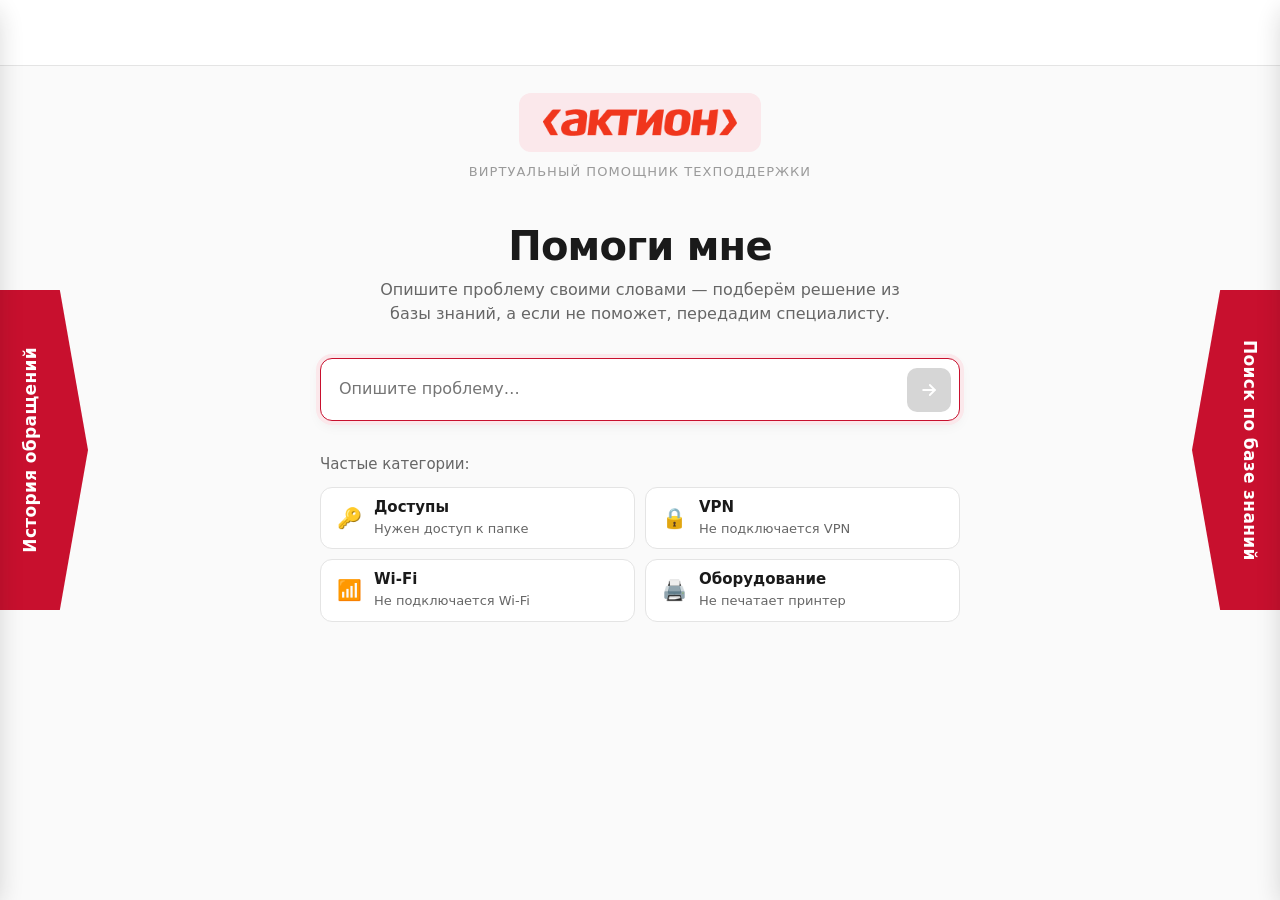
==== static/index.html @ 172e3a76 "Небольшие правки во фронт 2" ====
<!doctype html>
<html lang="ru">
<head>
  <meta charset="utf-8">
  <meta name="viewport" content="width=device-width, initial-scale=1, viewport-fit=cover">
  <title>Помоги мне — техподдержка</title>
  <!-- Никаких CDN: только локальные файлы -->
  <!-- Пути АБСОЛЮТНЫЕ. Страница отдаётся по адресу «/», поэтому относительный
       "app.js" браузер запросил бы как /app.js и получил бы 404 — чат не
       загрузился бы вовсе. Версия обязательна: без неё браузер отдаёт старый
       файл из кэша, и это выглядит как «всё сломалось». -->
  <link rel="stylesheet" href="/static/style.css?v=10">
  <!-- Не type="module": модули не грузятся при открытии через file:// -->
  <script src="/static/app.js?v=10" defer></script>
</head>
<body>
  <div class="app" data-screen="home">
    <!-- page-shell — обёртка над всем «обычным» содержимым сайта. При
         открытии краевой панели именно её, а не .app, сдвигаем в сторону
         (F2 из последней правки): подложка/вкладки/панели лежат СНАРУЖИ
         этой обёртки, поэтому transform на ней их не задевает — они всё
         так же position:fixed относительно окна, а не .page-shell. -->
    <div class="page-shell" id="page-shell">

    <!-- Шапка: название; слева в диалоге появляется кнопка «на главную»,
         справа — «Специалист» (F4). «История обращений» и «Поиск по базе
         знаний» — теперь отдельные краевые вкладки внизу файла, не в шапке. -->
    <header class="header">
      <div class="header-inner">
        <button id="back-btn" class="back-btn" type="button" hidden>
          <svg viewBox="0 0 24 24" width="20" height="20" fill="none" stroke="currentColor" stroke-width="2.2" stroke-linecap="round" stroke-linejoin="round" aria-hidden="true">
            <path d="m15 18-6-6 6-6"/>
          </svg>
          <span>На главную</span>
        </button>
        <div class="header-brand">
          <h1 class="header-title">Помоги мне</h1>
          <p class="header-subtitle">Виртуальный помощник техподдержки</p>
        </div>
        <!-- Номер обращения появляется здесь в момент создания обращения.
             В чате его больше нет: там он дублировался и тянул за собой
             второй блок оценки. -->
        <span id="header-ticket" class="header-ticket" hidden></span>
        <div class="header-actions">
          <!-- F4: видна всегда, пока обращение не закрыто -->
          <button id="specialist-btn" class="header-btn" type="button" hidden>
            <span aria-hidden="true">🧑‍💼</span>
            <span class="header-btn-label">Специалист</span>
          </button>
        </div>
      </div>
    </header>

    <!-- Полоса восстановления: показывается, если в браузере осталось
         незавершённое обращение. Скрыта, пока app.js её не покажет. -->
    <div id="resume" class="resume" hidden>
      <p class="resume-text">У вас есть незавершённое обращение</p>
      <div class="resume-actions">
        <button id="resume-continue" class="btn btn--primary" type="button">Продолжить</button>
        <button id="resume-new" class="btn btn--ghost" type="button">Начать новое</button>
      </div>
    </div>

    <!-- Прокручиваемая область: главный экран или лента диалога — один
         из двух за раз, переключает app.js. -->
    <main id="chat" class="chat">

      <!-- Главный экран: логотип, приветствие, поле ввода, каталог категорий -->
      <section id="empty" class="empty">
        <div class="empty-inner">
          <!-- Плашка с логотипом компании — собрана из трёх файлов
               (static/img/logo-left.png / logo-mid.png / logo-right.png),
               порезанных из оригинального aktion-logo.png ровно по шву
               между «уголками» и словом: так уголки можно анимировать
               отдельно от текста, не накладывая поверх лишних символов.
               В покое все три стоят вплотную и выглядят одним логотипом. -->
          <div class="hero-logo" role="img" aria-label="Актион">
            <img class="logo-piece logo-piece--left" src="/static/img/logo-left.png" alt="" aria-hidden="true">
            <img class="logo-piece logo-piece--mid" src="/static/img/logo-mid.png" alt="" aria-hidden="true">
            <img class="logo-piece logo-piece--right" src="/static/img/logo-right.png" alt="" aria-hidden="true">
          </div>
          <!-- Вариант «имя продукта в герое»: на главном экране название стоит
               один раз и крупно, под логотипом. В шапке на главной оно скрыто
               (см. .app[data-screen="home"] .header-brand), а в диалоге
               возвращается. Раньше на экране соседствовали четыре текста:
               заголовок и подзаголовок в шапке плюс приветствие и пояснение
               в герое — глазу не за что зацепиться. -->
          <p class="empty-kicker">Виртуальный помощник техподдержки</p>
          <h1 class="empty-title">Помоги мне</h1>
          <p class="empty-text">Опишите проблему своими словами — подберём решение
            из базы знаний, а если не поможет, передадим специалисту.</p>

          <!-- Сюда встаёт поле ввода на главном экране. В диалоге app.js переносит его вниз, в #dock -->
          <div id="hero-slot" class="hero-slot">
            <div id="composer" class="composer">
              <div class="composer-box">
                <label for="input" class="visually-hidden">Опишите проблему</label>
                <textarea id="input" rows="1" placeholder="Опишите проблему…" autocomplete="off"></textarea>
                <span id="counter" class="counter" hidden aria-live="polite"></span>
                <button id="send-btn" class="send-btn" type="button" aria-label="Отправить" disabled>
                  <svg viewBox="0 0 24 24" width="20" height="20" fill="none" stroke="currentColor" stroke-width="2.2" stroke-linecap="round" stroke-linejoin="round" aria-hidden="true">
                    <path d="M5 12h14"/><path d="m13 6 6 6-6 6"/>
                  </svg>
                </button>
              </div>
            </div>
          </div>

          <!-- F1: категории каталога услуг, прямоугольные плитки в 2 колонки —
               иконка, название и пример вопроса. Клик подставляет пример
               в поле ввода, не отправляет сразу. -->
          <p class="catalog-title">Частые категории:</p>
          <div class="catalog">
            <button type="button" class="catalog-tile" data-fill="Нужен доступ к сетевой папке отдела">
              <span class="catalog-icon" aria-hidden="true">🔑</span>
              <span class="catalog-text">
                <span class="catalog-name">Доступы</span>
                <span class="catalog-example">Нужен доступ к папке</span>
              </span>
            </button>
            <button type="button" class="catalog-tile" data-fill="Не подключается корпоративный VPN">
              <span class="catalog-icon" aria-hidden="true">🔒</span>
              <span class="catalog-text">
                <span class="catalog-name">VPN</span>
                <span class="catalog-example">Не подключается VPN</span>
              </span>
            </button>
            <button type="button" class="catalog-tile" data-fill="Не подключается к корпоративному Wi-Fi">
              <span class="catalog-icon" aria-hidden="true">📶</span>
              <span class="catalog-text">
                <span class="catalog-name">Wi-Fi</span>
                <span class="catalog-example">Не подключается Wi-Fi</span>
              </span>
            </button>
            <button type="button" class="catalog-tile" data-fill="Не печатает принтер">
              <span class="catalog-icon" aria-hidden="true">🖨️</span>
              <span class="catalog-text">
                <span class="catalog-name">Оборудование</span>
                <span class="catalog-example">Не печатает принтер</span>
              </span>
            </button>
          </div>
        </div>
      </section>

      <!-- Лента сообщений -->
      <div id="feed" class="feed" role="log" aria-live="polite" aria-label="Диалог с помощником" hidden></div>
    </main>

    <!-- Нижняя панель: сюда переезжает поле ввода, когда начался диалог -->
    <footer id="dock" class="dock" hidden></footer>

    </div>

    <!-- Краевые вкладки: «История обращений» слева, «Поиск по базе знаний»
         справа. Видны всегда (и на главной, и в диалоге). Клик выдвигает
         панель с той же стороны, прячет обе вкладки и сдвигает page-shell
         в сторону — так фон не перекрывается криво, а просто отъезжает.
         Вернуться к работе с остальным сайтом можно только закрыв панель
         крестиком сбоку. -->
    <button class="edge-tab edge-tab--left" id="edge-tab-history" type="button">
      <span class="edge-tab-label">История обращений</span>
    </button>
    <button class="edge-tab edge-tab--right" id="edge-tab-search" type="button">
      <span class="edge-tab-label">Поиск по базе знаний</span>
    </button>

    <!-- Клик по подложке закрывает панель. -->
    <div class="edge-backdrop" id="edge-backdrop" aria-hidden="true"></div>

    <aside class="edge-panel edge-panel--left" id="panel-history" aria-label="История обращений" tabindex="-1">
      <button class="edge-panel-close" id="panel-history-close" type="button" aria-label="Закрыть">×</button>
      <h3 class="edge-panel-title">История обращений</h3>
      <div id="panel-history-body"></div>
    </aside>

    <aside class="edge-panel edge-panel--right" id="panel-search" aria-label="Поиск по базе знаний" tabindex="-1">
      <button class="edge-panel-close" id="panel-search-close" type="button" aria-label="Закрыть">×</button>
      <h3 class="edge-panel-title">Поиск по базе знаний</h3>
      <label for="kb-search-input" class="visually-hidden">Поиск по базе знаний</label>
      <div class="kb-search-box">
        <span class="kb-search-icon" aria-hidden="true">🔎</span>
        <input id="kb-search-input" type="text" placeholder="Поиск по базе знаний…" autocomplete="off">
      </div>
      <ul id="kb-search-results" class="kb-search-results" hidden></ul>
    </aside>

  </div>
</body>
</html>
---- static/style.css ----
/* ==========================================================================
   «Помоги мне» — стили страницы чата
   Всё локально: системный шрифт, эмодзи и инлайновый SVG вместо иконок.
   ========================================================================== */

:root {
  --accent: #C8102E;
  --accent-hover: #A50D26;
  --accent-soft: #FBE8EB;
  --text: #1A1A1A;
  --text-muted: #666666;
  --bg: #FAFAFA;
  --card: #FFFFFF;
  --border: #E4E4E4;
  --ok: #1B7A4B;
  --ok-soft: #E5F3EB;
  --warn: #8A5A00;
  --warn-soft: #FFF3D1;
  --info: #1F6FEB;
  --info-soft: #E7F0FF;
  --radius-sm: 8px;
  --radius: 12px;
  --shadow: 0 1px 2px rgba(26, 26, 26, 0.05), 0 4px 14px rgba(26, 26, 26, 0.06);
  --dur: 180ms;
  --font: system-ui, -apple-system, "Segoe UI", Roboto, sans-serif;
  --content-w: 760px;
}

/* Проектор: крупнее шрифт и шире колонка — жюри смотрит издалека */
@media (min-width: 1440px) {
  html { font-size: 18px; }
  :root { --content-w: 900px; }
}

/* ---------- База ---------- */

*, *::before, *::after { box-sizing: border-box; }

[hidden] { display: none !important; }

html, body { height: 100%; margin: 0; }

body {
  font-family: var(--font);
  font-size: 1rem;
  line-height: 1.5;
  color: var(--text);
  background: var(--bg);
  -webkit-font-smoothing: antialiased;
  -webkit-text-size-adjust: 100%;
}

button { font: inherit; color: inherit; }

:focus-visible {
  outline: 3px solid var(--accent);
  outline-offset: 2px;
}

.visually-hidden {
  position: absolute !important;
  width: 1px; height: 1px;
  margin: -1px; padding: 0;
  overflow: hidden;
  clip: rect(0 0 0 0);
  white-space: nowrap;
  border: 0;
}

/* ---------- Каркас ---------- */

.app {
  height: 100vh;
  height: 100dvh;
}

/* Обёртка над «обычным» содержимым сайта — именно её двигаем в сторону,
   когда открыта краевая панель (см. .edge-tab ниже), а не .app целиком:
   подложка/вкладки/панели лежат вне page-shell, поэтому transform на ней
   их не задевает и они остаются на месте относительно окна. */
.page-shell {
  display: flex;
  flex-direction: column;
  height: 100%;
  transition: transform 0.32s ease;
}
.page-shell.is-shifted-right { transform: translateX(11.25rem); }
.page-shell.is-shifted-left { transform: translateX(-11.25rem); }

/* ---------- Шапка ---------- */

.header {
  flex: none;
  padding: 0.75rem 1.25rem;
  background: var(--card);
  border-bottom: 1px solid var(--border);
}

/* Внутренний контейнер той же ширины, что и лента: на широких экранах
   шапка выравнивается с остальным содержимым, а не прилипает к краю. */
.header-inner {
  width: 100%;
  max-width: var(--content-w);
  margin: 0 auto;
  display: flex;
  align-items: center;
  gap: 0.75rem;
}

.header-brand { min-width: 0; flex: 1; }

.header-title {
  margin: 0;
  font-size: 1.0625rem;
  font-weight: 700;
  line-height: 1.25;
}

.header-subtitle {
  margin: 0;
  font-size: 0.8125rem;
  color: var(--text-muted);
  white-space: nowrap;
  overflow: hidden;
  text-overflow: ellipsis;
}

/* «На главную» / «Назад», «Специалист», «Мои обращения» — одинаковый вид пилюли */
.back-btn,
.header-btn {
  flex: none;
  display: inline-flex;
  align-items: center;
  gap: 0.25rem;
  min-height: 2.5rem;
  padding: 0.375rem 0.875rem 0.375rem 0.5rem;
  border: 1px solid var(--border);
  border-radius: 999px;
  background: var(--card);
  font-size: 0.9375rem;
  font-weight: 500;
  cursor: pointer;
  transition: border-color var(--dur), color var(--dur);
}

.back-btn:hover,
.header-btn:hover {
  border-color: var(--accent);
  color: var(--accent);
}

.header-actions {
  display: flex;
  align-items: center;
  gap: 0.5rem;
  margin-left: auto;
  flex: none;
}

/* ---------- Полоса «незавершённое обращение» ---------- */

.resume {
  flex: none;
  display: flex;
  align-items: center;
  justify-content: center;
  flex-wrap: wrap;
  gap: 0.75rem;
  padding: 0.75rem 1.25rem;
  background: var(--accent-soft);
  border-bottom: 1px solid var(--border);
}

.resume-text {
  margin: 0;
  font-size: 0.9375rem;
  font-weight: 500;
}

.resume-actions {
  display: flex;
  gap: 0.5rem;
}

/* ---------- Прокручиваемая область ---------- */

.chat {
  position: relative; /* скрытые подписи для скринридера не выпадают за ленту и не удлиняют страницу */
  flex: 1;
  min-height: 0;
  overflow-y: auto;
  overscroll-behavior: contain;
  display: flex;
  flex-direction: column;
}

.feed {
  width: 100%;
  max-width: var(--content-w);
  margin: 0 auto;
  padding: 1.5rem 1.25rem 1.25rem;
  display: flex;
  flex-direction: column;
  gap: 1rem;
}

.feed:empty { padding: 0; }

/* ---------- Главный экран ---------- */

/* Экран центрируется по вертикали, чуть выше середины; на низких экранах
   просто скроллится — размер надписи и плиток важнее, чем помещение
   в один экран без прокрутки. */
.empty {
  flex: 1 0 auto;
  display: flex;
  /* Содержимое прижато к верхней части, а не отцентровано по высоте.
     При центрировании логотип, заголовок, поле ввода и плитки собирались
     в плотный ком посередине экрана — смотреть тяжело. Теперь логотип
     стоит вверху отдельно, а остальное начинается ниже. */
  align-items: flex-start;
  justify-content: center;
  padding: 3vh 1.25rem 8vh;
}

.empty-inner {
  width: 100%;
  max-width: 40rem;
  text-align: center;
}

/* Плашка логотипа: прямоугольник, ширина по логотипу. Собран из трёх
   кусков (см. index.html) — display:flex ставит их вплотную, поэтому
   в покое выглядит одним цельным логотипом. */
.hero-logo {
  display: flex;
  align-items: center;
  justify-content: center;
  width: fit-content;
  /* Логотип и подпись под ним — одна группа: отступ между ними маленький.
     Расстояние до «Помоги мне» задаётся снизу от подписи, а не отсюда. */
  margin: 0 auto 0.65rem;
  padding: 1rem 1.5rem;
  border-radius: var(--radius);
  background: var(--accent-soft);
}

.logo-piece {
  display: block;
  height: 1.7rem;
  width: auto;
}

/* Раз в 10 секунд уголки логотипа уезжают за рамку плашки и гаснут,
   секунду их нет, и они снова просто появляются на своём месте —
   не «выезжают» обратно, а именно проявляются. Слово «актион»
   посередине не двигается вообще. */
.logo-piece--left,
.logo-piece--right {
  animation-duration: 10s;
  animation-timing-function: ease-in-out;
  animation-iteration-count: infinite;
}
.logo-piece--left { animation-name: chevron-left; }
.logo-piece--right { animation-name: chevron-right; }

@keyframes chevron-left {
  0%, 70%  { transform: translateX(0); opacity: 1; }
  78%      { transform: translateX(-70%); opacity: 0; }
  79%, 89% { transform: translateX(0); opacity: 0; }
  100%     { transform: translateX(0); opacity: 1; }
}
@keyframes chevron-right {
  0%, 70%  { transform: translateX(0); opacity: 1; }
  78%      { transform: translateX(70%); opacity: 0; }
  79%, 89% { transform: translateX(0); opacity: 0; }
  100%     { transform: translateX(0); opacity: 1; }
}

.empty-title {
  margin: 0 0 0.5rem;
  font-size: 1.75rem;
  font-weight: 700;
  line-height: 1.2;
}

.empty-text {
  margin: 0 auto 2rem;
  max-width: 34rem;
  color: var(--text-muted);
}

.hero-slot {
  margin-bottom: 2rem;
  text-align: left;
}

/* ---------- F1: каталог категорий ---------- */

.catalog-title {
  margin: 0 0 0.75rem;
  font-size: 0.9375rem;
  color: var(--text-muted);
  text-align: left;
}

/* Прямоугольные плитки в 2 колонки — иконка слева, название и пример
   вопроса стопкой справа. */
.catalog {
  display: grid;
  grid-template-columns: repeat(2, minmax(0, 1fr));
  gap: 0.625rem;
  margin-bottom: 1.5rem;
}

.catalog-tile {
  display: flex;
  align-items: center;
  gap: 0.75rem;
  min-height: 3.5rem;
  padding: 0.625rem 1rem;
  text-align: left;
  background: var(--card);
  border: 1px solid var(--border);
  border-radius: var(--radius);
  cursor: pointer;
  transition: border-color var(--dur), background-color var(--dur);
}

.catalog-tile:hover {
  border-color: var(--accent);
  background: var(--accent-soft);
}

.catalog-icon {
  flex: none;
  font-size: 1.25rem;
  line-height: 1;
}

.catalog-text {
  display: flex;
  flex-direction: column;
  gap: 0.125rem;
  min-width: 0;
}

.catalog-name {
  font-weight: 600;
  font-size: 0.9375rem;
  line-height: 1.25;
}

.catalog-example {
  font-size: 0.8125rem;
  color: var(--text-muted);
  overflow: hidden;
  text-overflow: ellipsis;
  white-space: nowrap;
}

/* ---------- Поиск по базе знаний (внутри правой краевой панели) ---------- */
/* Компактная строка, а не второй большой composer: это второстепенная
   функция, ей не нужен тот же визуальный вес, что у главного поля ввода.
   Счётчик инструкций — в placeholder (см. app.js), отдельной строки под
   полем нет. */

.kb-search-box {
  display: flex;
  align-items: center;
  gap: 0.5rem;
  padding: 0.375rem 0.75rem;
  background: var(--card);
  border: 1.5px solid var(--border);
  border-radius: var(--radius);
  transition: border-color var(--dur);
}

.kb-search-box:focus-within { border-color: var(--accent); }

.kb-search-icon { flex: none; font-size: 0.9375rem; }

.kb-search-box input {
  flex: 1;
  min-width: 0;
  border: 0;
  background: transparent;
  color: inherit;
  font: inherit;
  font-size: 0.875rem;
  padding: 0.25rem 0;
}

.kb-search-box input:focus,
.kb-search-box input:focus-visible { outline: none; }

.kb-search-results {
  list-style: none;
  margin: 0.5rem 0 0;
  padding: 0;
  display: flex;
  flex-direction: column;
  gap: 0.375rem;
}

.kb-result {
  width: 100%;
  text-align: left;
  padding: 0.5rem 0.75rem;
  background: var(--card);
  border: 1px solid var(--border);
  border-radius: var(--radius-sm);
  cursor: pointer;
  transition: border-color var(--dur), background-color var(--dur);
}

.kb-result:hover {
  border-color: var(--accent);
  background: var(--accent-soft);
}

/* ---------- Поле ввода ---------- */

.composer {
  width: 100%;
  max-width: var(--content-w);
  margin: 0 auto;
}

.composer-box {
  display: flex;
  align-items: flex-end;
  gap: 0.5rem;
  padding: 0.375rem 0.375rem 0.375rem 1rem;
  background: var(--bg);
  border: 1.5px solid var(--border);
  border-radius: var(--radius);
  transition: border-color var(--dur), box-shadow var(--dur);
}

.composer-box:focus-within { border-color: var(--accent); }

/* На главном экране поле крупнее и приподнято над фоном */
.hero-slot .composer-box {
  padding: 0.5rem 0.5rem 0.5rem 1.125rem;
  background: var(--card);
  box-shadow: var(--shadow);
}

.hero-slot .composer-box:focus-within {
  box-shadow: 0 0 0 4px var(--accent-soft), var(--shadow);
}

.composer textarea {
  flex: 1;
  min-width: 0;
  max-height: 10rem;
  padding: 0.55rem 0;
  border: 0;
  background: transparent;
  color: inherit;
  font: inherit;
  line-height: 1.5;
  resize: none;
}

.hero-slot .composer textarea { padding: 0.65rem 0; }

/* Фокус поля показывает рамка контейнера */
.composer textarea:focus,
.composer textarea:focus-visible { outline: none; }

.counter {
  align-self: center;
  font-size: 0.8125rem;
  color: var(--text-muted);
  font-variant-numeric: tabular-nums;
  white-space: nowrap;
}

.counter.is-limit {
  color: var(--accent);
  font-weight: 600;
}

.send-btn {
  flex: none;
  display: grid;
  place-items: center;
  width: 2.75rem;
  height: 2.75rem;
  border: 0;
  border-radius: 10px;
  background: var(--accent);
  color: #fff;
  cursor: pointer;
  transition: background-color var(--dur);
}

.send-btn:hover:not(:disabled) { background: var(--accent-hover); }

.send-btn:disabled {
  background: #D6D6D6;
  cursor: not-allowed;
}

/* Нижняя панель в режиме диалога */
.dock {
  flex: none;
  padding: 0.75rem 1.25rem calc(0.75rem + env(safe-area-inset-bottom));
  background: var(--card);
  border-top: 1px solid var(--border);
}

/* ---------- Сообщения ---------- */

.msg {
  display: flex;
  gap: 0.625rem;
  animation: msg-in var(--dur) ease-out;
}

.msg--user { justify-content: flex-end; }
.msg--bot  { align-items: flex-start; }

@keyframes msg-in {
  from { opacity: 0; transform: translateY(4px); }
  to   { opacity: 1; transform: none; }
}

.avatar {
  flex: none;
  display: grid;
  place-items: center;
  width: 2rem;
  height: 2rem;
  margin-top: 0.125rem;
  border-radius: 50%;
  background: var(--accent);
  color: #FFFFFF;
}

/* Буква вместо иконки. Центрируется средствами SVG, поэтому здесь
   только размер: кружок 2rem, буква заполняет его целиком. */
.avatar svg {
  display: block;
  width: 100%;
  height: 100%;
  font-family: var(--font);
}

/* Реплика живого специалиста: другой цвет аватара и полоса у сообщения */
.msg--operator .avatar { background: #1F6FEB; color: #FFFFFF; }
.msg--operator .bubble { border-left: 3px solid #1F6FEB; }

.operator-label {
  margin: 0 0 0.25rem;
  font-size: 0.75rem;
  font-weight: 600;
  color: #1F6FEB;
  text-transform: uppercase;
  letter-spacing: 0.04em;
}

.msg-body {
  flex: 0 1 auto;
  display: flex;
  flex-direction: column;
  align-items: flex-start;
  gap: 0.5rem;
  min-width: 0;
  max-width: min(calc(100% - 2.625rem), 42rem);
}

/* Для пошагового гида карточке нужна вся ширина колонки */
.msg-body--wide {
  flex: 1 1 auto;
  align-items: stretch;
}
.msg-body--wide > .bubble { align-self: flex-start; }

.bubble {
  max-width: 100%;
  padding: 0.75rem 1rem;
  border-radius: var(--radius);
}

.msg--bot .bubble {
  background: var(--card);
  box-shadow: var(--shadow);
  border-top-left-radius: 4px;
}

.msg--user .bubble {
  max-width: min(80%, 36rem);
  background: var(--accent);
  color: #fff;
  border-bottom-right-radius: 4px;
}

.bubble-text {
  margin: 0;
  white-space: pre-wrap;
  overflow-wrap: anywhere;
}

.msg--bot .bubble--error {
  display: flex;
  gap: 0.5rem;
  background: #FFF6F7;
  border: 1px solid #F1C9CF;
  box-shadow: none;
}

.bubble-icon { flex: none; }

.msg-actions {
  display: flex;
  flex-wrap: wrap;
  gap: 0.5rem;
}

/* ---------- F3: строка категории/уверенности ---------- */

.classify-line {
  margin: 0;
  display: flex;
  align-items: center;
  flex-wrap: wrap;
  gap: 0.375rem;
  font-size: 0.875rem;
  color: var(--text-muted);
}

.classify-hint {
  display: inline-grid;
  place-items: center;
  flex: none;
  width: 1.125rem;
  height: 1.125rem;
  border: 1px solid var(--border);
  border-radius: 50%;
  font-size: 0.6875rem;
  font-weight: 700;
  color: var(--text-muted);
  cursor: help;
}

.classify-hint:hover,
.classify-hint:focus-visible {
  border-color: var(--accent);
  color: var(--accent);
}

/* ---------- F3: карточка обращения ---------- */

.ticket-card {
  display: flex;
  flex-direction: column;
  gap: 0.625rem;
  padding: 0.875rem 1rem;
  background: var(--card);
  border: 1px solid var(--border);
  border-radius: var(--radius);
}

.ticket-card-head {
  display: flex;
  align-items: center;
  justify-content: space-between;
  flex-wrap: wrap;
  gap: 0.5rem;
}

.ticket-card-no { font-weight: 700; }

.ticket-card-category {
  padding: 0.15rem 0.5rem;
  border-radius: 999px;
  background: var(--accent-soft);
  color: var(--accent);
  font-size: 0.8125rem;
  font-weight: 600;
}

.ticket-card-summary { margin: 0; }

.ticket-card-block {
  display: flex;
  flex-direction: column;
  gap: 0.25rem;
}

.ticket-card-block-title {
  margin: 0;
  font-size: 0.8125rem;
  font-weight: 600;
  color: var(--text-muted);
}

.ticket-card-list {
  margin: 0;
  padding-left: 1.125rem;
}

.ticket-card-footer {
  display: flex;
  justify-content: space-between;
  flex-wrap: wrap;
  gap: 0.5rem;
  font-size: 0.8125rem;
  color: var(--text-muted);
}

/* ---------- Индикатор «печатает» ---------- */

.msg--bot .typing {
  display: inline-flex;
  align-items: center;
  gap: 5px;
  padding: 0.9rem 1rem;
}

.typing-dot {
  width: 7px;
  height: 7px;
  border-radius: 50%;
  background: var(--text-muted);
  animation: typing 1.2s infinite ease-in-out;
}
.typing-dot:nth-of-type(2) { animation-delay: 0.15s; }
.typing-dot:nth-of-type(3) { animation-delay: 0.3s; }

@keyframes typing {
  0%, 80%, 100% { opacity: 0.25; transform: translateY(0); }
  40%           { opacity: 1;    transform: translateY(-3px); }
}

@keyframes typing-fade {
  0%, 100% { opacity: 0.25; }
  50%      { opacity: 1; }
}

/* ---------- Кнопки ---------- */

.btn {
  display: inline-flex;
  align-items: center;
  justify-content: center;
  gap: 0.375rem;
  min-height: 2.75rem;
  padding: 0.5rem 1.125rem;
  border: 1.5px solid transparent;
  border-radius: 10px;
  font-weight: 600;
  cursor: pointer;
  transition: background-color var(--dur), border-color var(--dur), color var(--dur);
}

.btn--primary {
  background: var(--accent);
  color: #fff;
}
.btn--primary:hover { background: var(--accent-hover); }

.btn--ghost {
  background: var(--card);
  border-color: var(--border);
  color: var(--text);
}
.btn--ghost:hover { border-color: #BDBDBD; }

.btn:disabled {
  opacity: 0.55;
  cursor: not-allowed;
}

/* Быстрые ответы */
.quick-replies {
  display: flex;
  flex-wrap: wrap;
  gap: 0.5rem;
}

.chip {
  min-height: 2.5rem;
  padding: 0.4rem 0.95rem;
  border: 1.5px solid var(--accent);
  border-radius: 999px;
  background: var(--card);
  color: var(--accent);
  font-size: 0.9375rem;
  font-weight: 500;
  text-align: left;
  cursor: pointer;
  transition: background-color var(--dur), color var(--dur);
}

.chip:hover {
  background: var(--accent);
  color: #fff;
}

/* ---------- F2: пошаговый гид — все шаги сразу ---------- */

.step-card {
  padding: 1rem 1.25rem 1.125rem;
  background: var(--card);
  border-radius: var(--radius);
  border-left: 4px solid var(--accent);
  box-shadow: var(--shadow);
}

.step-head {
  display: flex;
  align-items: baseline;
  justify-content: space-between;
}

.step-counter {
  font-size: 0.875rem;
  font-weight: 600;
  color: var(--accent);
}

.progress {
  height: 4px;
  margin: 0.5rem 0 0.875rem;
  background: var(--border);
  border-radius: 999px;
  overflow: hidden;
}

.progress-fill {
  height: 100%;
  background: var(--accent);
  border-radius: inherit;
  transition: width 250ms ease;
}

.step-list {
  margin: 0 0 1rem;
  padding: 0;
  list-style: none;
  display: flex;
  flex-direction: column;
  gap: 0.625rem;
}

.step-item-label {
  display: flex;
  align-items: flex-start;
  gap: 0.625rem;
  cursor: pointer;
}



.step-item-text {
  font-size: 1rem;
  line-height: 1.45;
  overflow-wrap: anywhere;
}



.step-actions {
  display: flex;
  flex-wrap: wrap;
  gap: 0.5rem;
}

/* Свёрнутая инструкция: одна приглушённая строка с итогом */
.step-card.is-collapsed {
  display: flex;
  align-items: center;
  gap: 0.625rem;
  padding: 0.5rem 0.875rem;
  background: transparent;
  box-shadow: none;
  border: 1px solid var(--border);
  border-left: 3px solid var(--ok);
  color: var(--text-muted);
}

.step-card.is-failed,
.step-card.is-skipped { border-left-color: #BDBDBD; }

.step-mark {
  flex: none;
  display: grid;
  place-items: center;
  width: 1.375rem;
  height: 1.375rem;
  border-radius: 50%;
  font-size: 0.75rem;
  font-weight: 700;
  background: var(--ok-soft);
  color: var(--ok);
}

.is-failed .step-mark,
.is-skipped .step-mark {
  background: #EEEEEE;
  color: var(--text-muted);
}

.step-collapsed-text {
  min-width: 0;
  font-size: 0.9375rem;
  white-space: nowrap;
  overflow: hidden;
  text-overflow: ellipsis;
}

/* Карточка шагов появляется мягко, без прыжка */
.step-card:not(.is-collapsed) { animation: msg-in var(--dur) ease-out; }

/* Оценка ответа */
.rating { display: flex; flex-direction: column; gap: 0.5rem; }
.rating-label { margin: 0; font-size: 0.9375rem; color: var(--text-muted); }
.rating-status { margin: 0; font-size: 0.9375rem; color: var(--text-muted); }
.rating-status:empty { display: none; }

/* После оценки кнопки остаются на месте — исчезает только возможность
   нажать ещё раз, а не сам факт, что здесь была оценка. */
.rating-buttons .btn.is-selected {
  background: var(--accent);
  border-color: var(--accent);
  color: #fff;
}
.rating-buttons .btn.is-selected:disabled { opacity: 1; }

/* ---------- Ответ не из базы знаний (source: "general") ---------- */

.source-badge {
  display: inline-flex;
  align-items: center;
  gap: 0.5rem;
  align-self: flex-start;
  padding: 0.3rem 0.75rem 0.3rem 0.375rem;
  border: 1px solid #DCDCDC;
  border-radius: 999px;
  background: #F1F1F1;
  color: #555555;
  font-size: 0.8125rem;
  font-weight: 600;
  line-height: 1.3;
  border-radius: 10px; /* в две строки на телефоне выглядит аккуратнее, чем капсула */
}

.source-badge-icon {
  flex: none;
  display: grid;
  place-items: center;
  width: 1.125rem;
  height: 1.125rem;
  border-radius: 50%;
  background: #8A8A8A;
  color: #fff;
  font-size: 0.6875rem;
  font-weight: 700;
  font-style: italic;
  font-family: Georgia, serif;
}

/* Всё сообщение приглушённее обычного */
.msg--general .avatar { background: #EEEEEE; color: #7A7A7A; }

.msg--general .bubble {
  background: #F5F5F5;
  box-shadow: none;
  border: 1px solid #E6E6E6;
}

.msg--general .step-card:not(.is-collapsed) {
  background: #F7F7F7;
  box-shadow: none;
  border: 1px solid #E3E3E3;
  border-left: 4px solid #9A9A9A;
}

.msg--general .step-counter { color: #666666; }
.msg--general .progress-fill { background: #8A8A8A; }
.msg--general .btn--primary { background: #4D4D4D; }
.msg--general .btn--primary:hover { background: #333333; }

/* Итог: статус под кнопками («передано специалисту» и ошибки) */
.card-status { margin: 0; font-size: 0.9375rem; color: var(--text-muted); }
.card-status:empty { display: none; }

/* ---------- Краевые вкладки: «История обращений» / «Поиск по базе знаний» ----------
   Одна цельная фигура на вкладку — прямоугольник с вырезанным носиком
   (сам вырез и есть стрелка), текст просто центруется внутри. Фиксированы
   к вьюпорту, поэтому видны и на главной, и в диалоге. Размер одинаков
   у обеих вкладок независимо от длины подписи. */
.edge-tab {
  position: fixed;
  top: 50%;
  transform: translateY(-50%);
  z-index: 60;
  width: 5.5rem;
  height: 20rem;
  display: flex;
  align-items: center;
  justify-content: center;
  background: var(--accent);
  color: #fff;
  border: 0;
  cursor: pointer;
  box-shadow: var(--shadow);
  transition: opacity var(--dur) ease, transform var(--dur) ease, background-color var(--dur);
}
.edge-tab:hover { background: var(--accent-hover); }

.edge-tab.is-hidden {
  opacity: 0;
  pointer-events: none;
}
.edge-tab--left.is-hidden { transform: translateY(-50%) translateX(-12px); }
.edge-tab--right.is-hidden { transform: translateY(-50%) translateX(12px); }

/* padding-right/left резервирует под носик ровно столько места, сколько
   он максимум забирает по clip-path (32% ширины) — иначе при центровании
   по всей ширине блока часть текста попадает на скошенный край и
   обрезается, а под ним остаётся видна страница (тот самый «текст
   съедает фон», с которым разбирались). */
.edge-tab--left {
  left: 0;
  padding-right: 2rem;
  clip-path: polygon(0 0, 68% 0, 100% 50%, 68% 100%, 0 100%);
}
.edge-tab--right {
  right: 0;
  padding-left: 2rem;
  clip-path: polygon(32% 0, 100% 0, 100% 100%, 32% 100%, 0 50%);
}

.edge-tab-label {
  writing-mode: vertical-rl;
  font-size: 1.0625rem;
  font-weight: 600;
  letter-spacing: 0.02em;
  white-space: nowrap;
}
.edge-tab--left .edge-tab-label { transform: rotate(180deg); }

/* Подложка — блокирует клики мимо открытой панели, пока она не закрыта
   крестиком: работать с остальным сайтом в это время нельзя. */
.edge-backdrop {
  position: fixed;
  inset: 0;
  z-index: 55;
  background: rgba(26, 26, 26, 0.32);
  opacity: 0;
  pointer-events: none;
  transition: opacity var(--dur) ease;
}
.edge-backdrop.is-visible {
  opacity: 1;
  pointer-events: auto;
}

.edge-panel {
  position: fixed;
  top: 0;
  bottom: 0;
  z-index: 65;
  width: 88%;
  max-width: 27rem;
  background: var(--card);
  box-shadow: 0 8px 24px rgba(26, 26, 26, .16);
  transition: transform 0.32s ease;
  display: flex;
  flex-direction: column;
  padding: 1.25rem 1.125rem calc(1.25rem + env(safe-area-inset-bottom));
  overflow-y: auto;
}
.edge-panel--left { left: 0; transform: translateX(-100%); border-radius: 0 16px 16px 0; }
.edge-panel--right { right: 0; transform: translateX(100%); border-radius: 16px 0 0 16px; }
.edge-panel.is-open { transform: translateX(0); }

/* Кнопка закрытия — сбоку панели, на том же краю экрана, откуда она
   выехала (там, где раньше была вкладка), а не в шапке. Едет вместе
   с панелью и её же transform'ом прячется за край при закрытии. */
.edge-panel-close {
  position: absolute;
  top: 50%;
  transform: translateY(-50%);
  width: 1.5rem;
  height: 2.75rem;
  border: 0;
  background: var(--accent);
  color: #fff;
  font-size: 1rem;
  line-height: 1;
  cursor: pointer;
}
.edge-panel-close:hover { background: var(--accent-hover); }
.edge-panel--left .edge-panel-close { left: 0; border-radius: 0 8px 8px 0; }
.edge-panel--right .edge-panel-close { right: 0; border-radius: 8px 0 0 8px; }

.edge-panel-title {
  margin: 0 0 1rem;
  font-size: 1.0625rem;
  font-weight: 700;
}

.edge-panel-back {
  align-self: flex-start;
  margin: 0 0 0.875rem;
  padding: 0;
  border: 0;
  background: none;
  color: var(--accent);
  font: inherit;
  font-weight: 600;
  font-size: 0.9375rem;
  cursor: pointer;
}
.edge-panel-back:hover { color: var(--accent-hover); }

/* ---------- Списки внутри панелей: история обращений ---------- */

.history-status {
  margin: 0;
  color: var(--text-muted);
}

.history-list {
  display: flex;
  flex-direction: column;
  gap: 0.75rem;
}

.history-row {
  display: block;
  width: 100%;
  text-align: left;
  padding: 0.875rem 1rem;
  background: var(--card);
  border: 1px solid var(--border);
  border-radius: var(--radius);
  cursor: pointer;
  transition: border-color var(--dur);
}

.history-row:hover { border-color: var(--accent); }

.history-row-head {
  display: flex;
  align-items: center;
  justify-content: space-between;
  gap: 0.5rem;
  margin-bottom: 0.375rem;
}

.history-row-no { font-weight: 700; }

.history-row-category {
  margin: 0 0 0.25rem;
  font-size: 0.8125rem;
  color: var(--accent);
  font-weight: 600;
}

.history-row-summary {
  margin: 0;
  overflow: hidden;
  text-overflow: ellipsis;
  white-space: nowrap;
}

.history-row-meta {
  display: flex;
  justify-content: space-between;
  margin-top: 0.5rem;
  font-size: 0.8125rem;
  color: var(--text-muted);
}

.history-badge {
  font-size: 0.75rem;
  font-weight: 600;
  padding: 0.15rem 0.5rem;
  border-radius: 999px;
}
.history-badge--ok { background: var(--ok-soft); color: var(--ok); }
.history-badge--info { background: var(--info-soft); color: var(--info); }
.history-badge--muted { background: #EFEFEF; color: #666666; }

.history-detail-feed {
  display: flex;
  flex-direction: column;
  gap: 1rem;
  margin-bottom: 1.25rem;
}

.history-detail-actions {
  display: flex;
  flex-wrap: wrap;
  gap: 0.5rem;
}

/* ---------- Телефон ---------- */

@media (max-width: 520px) {
  .header { padding: 0.625rem 0.875rem; gap: 0.5rem; }
  .header-inner { gap: 0.5rem; }
  .header-subtitle { display: none; }
  .back-btn { font-size: 0.875rem; }
  .header-btn {
    padding: 0.375rem;
    min-width: 2.25rem;
    justify-content: center;
  }
  .header-btn-label { display: none; }
  .header-actions { gap: 0.375rem; }

  .empty { padding: 1.5rem 0.875rem 2rem; }
  .hero-logo { padding: 0.75rem 1.125rem; margin-bottom: 1rem; }
  .logo-piece { height: 1.3rem; }
  .empty-title { font-size: 1.5rem; }
  .hero-slot { margin-bottom: 1.5rem; }
  .catalog { grid-template-columns: 1fr; }

  .feed { padding: 1rem 0.875rem; }
  .step-card { padding: 0.875rem 1rem 1rem; }
  .step-actions .btn,
  .card-actions .btn { flex: 1 1 100%; } /* кнопки друг под другом, текст в одну строку */
  .dock { padding-left: 0.875rem; padding-right: 0.875rem; }

  .history-detail-actions .btn { flex: 1 1 100%; } /* кнопки друг под другом, текст в одну строку */

  .edge-tab { width: 3.25rem; height: 11rem; }
  .edge-tab-label { font-size: 0.875rem; }
  .edge-tab--left { padding-right: 1.125rem; }
  .edge-tab--right { padding-left: 1.125rem; }
  .edge-panel { width: 92%; }
  .page-shell.is-shifted-right { transform: translateX(6.25rem); }
  .page-shell.is-shifted-left { transform: translateX(-6.25rem); }
}


/* ---------- Меньше движения ---------- */

@media (prefers-reduced-motion: reduce) {
  *, *::before, *::after {
    animation-duration: 0.01ms !important;
    animation-iteration-count: 1 !important;
    transition-duration: 0.01ms !important;
    scroll-behavior: auto !important;
  }
  /* Точки остаются, но только мерцают, без прыжков */
  .typing-dot {
    animation-name: typing-fade !important;
    animation-duration: 1.6s !important;
    animation-iteration-count: infinite !important;
  }
  /* Уголки логотипа — совсем без анимации, а не «раз мигнуть и замереть» */
  .logo-piece--left,
  .logo-piece--right {
    animation: none !important;
  }
}

/* ==========================================================================
   ВОЗВРАТ К ПРОШЛОМУ ОБРАЩЕНИЮ
   Переписка закрытого обращения показывается над новым диалогом: приглушённо
   и под заголовком, чтобы её нельзя было спутать с текущей перепиской.
   ========================================================================== */

.past-divider {
  display: flex;
  align-items: center;
  gap: 0.75rem;
  margin: 0.5rem 0 0.75rem;
  font-size: 0.8125rem;
  color: #8A8A8A;
  white-space: nowrap;
}

.past-divider::before,
.past-divider::after {
  content: "";
  flex: 1;
  height: 1px;
  background: #E3E3E3;
}

.past-thread {
  opacity: 0.62;
  padding-bottom: 0.25rem;
}

.past-thread .bubble {
  background: #F4F4F4;
}


/* ==========================================================================
   ПОСЛЕДОВАТЕЛЬНЫЙ ГИД ПО ШАГАМ
   Все шаги на экране, но выделен текущий: порядок в инструкции не случайный —
   сверху то, что помогает чаще и делается проще.
   ========================================================================== */

.step-item {
  display: flex;
  align-items: flex-start;
  gap: 0.65rem;
  padding: 0.5rem 0.15rem;
  transition: opacity 0.15s ease;
}

.step-num {
  flex: none;
  width: 1.5rem;
  height: 1.5rem;
  border-radius: 50%;
  display: grid;
  place-items: center;
  font-size: 0.8125rem;
  font-weight: 600;
  background: #ECECEC;
  color: #8A8A8A;
}

.step-item-text { line-height: 1.45; }

.step-item.is-current .step-num {
  background: var(--accent, #E31E24);
  color: #FFFFFF;
}

.step-item.is-current .step-item-text {
  font-weight: 500;
  color: #1A1A1A;
}


.step-item.is-later { opacity: 0.55; }

/* Переписка прошлого обращения: приглушённая, но ЧИТАЕМАЯ.
   Раньше здесь стояла общая прозрачность и подмена фона — реплики
   пользователя оставались белым по светло-серому и не читались вовсе. */
.past-thread { opacity: 1; }

.past-thread .bubble {
  background: #F1F1F1;
  color: #6E6E6E;
  border-color: #E6E6E6;
}

.past-thread .msg--user .bubble {
  background: #EBEBEB;
  color: #5F5F5F;
}

.past-thread .avatar { opacity: 0.55; }

/* Заголовок на главном экране: имя продукта крупно, под ним — область.
   В шапке на главной название скрыто, чтобы не дублировать его дважды. */
.app[data-screen="home"] .header-brand { visibility: hidden; }

.empty-title {
  font-size: clamp(1.75rem, 4vw, 2.5rem);
  letter-spacing: -0.02em;
}

.empty-kicker {
  /* Сверху вплотную к логотипу, снизу — воздух до названия продукта. */
  margin: 0 0 2.5rem;
  font-size: 0.8125rem;
  letter-spacing: 0.08em;
  text-transform: uppercase;
  color: #9A9A9A;
}

/* Номер обращения в шапке: появляется, когда обращение создано. */
.header-ticket {
  margin-left: 0.9rem;
  padding: 0.25rem 0.6rem;
  border-radius: 999px;
  background: #F4F4F4;
  color: #6E6E6E;
  font-size: 0.8125rem;
  white-space: nowrap;
}

@media (max-width: 560px) {
  .header-ticket { display: none; }
}

/* Пройденный шаг — крестик на сером: пользователь его сделал, и НЕ помогло.
   Зелёная галочка здесь врала бы об успехе. */
.step-item.is-passed .step-num {
  background: #ECECEC;
  color: #4A4A4A;
  font-weight: 700;
}

.step-item.is-passed .step-item-text {
  color: #9A9A9A;
  text-decoration: none;
}

/* Крестик переезжает в правый верхний угол самой панели: у края экрана
   в него трудно попасть. Плюс панель закрывается кликом по подложке и Esc,
   так что кнопка — запасной путь, а не единственный. */
.edge-panel-close {
  position: absolute;
  /* transform сбрасываем: в исходном правиле кнопка висела сбоку панели
     и центрировалась через translateY(-50%). Без сброса она уезжала вверх
     на половину своей высоты. */
  transform: none;
  top: 0.75rem;
  right: 0.75rem;
  bottom: auto;
  left: auto;
  width: 2.25rem;
  height: 2.25rem;
  display: grid;
  place-items: center;
  border: 0;
  border-radius: 50%;
  background: #F1F1F1;
  color: #5F5F5F;
  font-size: 1.25rem;
  line-height: 1;
  cursor: pointer;
  transition: background 0.15s ease;
}

.edge-panel-close:hover { background: #E4E4E4; }
.edge-panel-close:focus-visible { outline: 2px solid var(--accent, #E31E24); outline-offset: 2px; }

.edge-panel:focus { outline: none; }

.edge-backdrop { cursor: pointer; }


/* На невысоком экране лишний воздух сверху ни к чему — иначе плитки
   категорий уезжают за нижний край. */
@media (max-height: 720px) {
  .empty { padding-top: 1.5rem; }
  .empty-kicker { margin-bottom: 1.6rem; }
}

@media (max-width: 560px) {
  .hero-logo { padding: 0.85rem 1.25rem; }
  .logo-piece { height: 1.5rem; }
  .empty-kicker { margin-bottom: 1.75rem; }
}
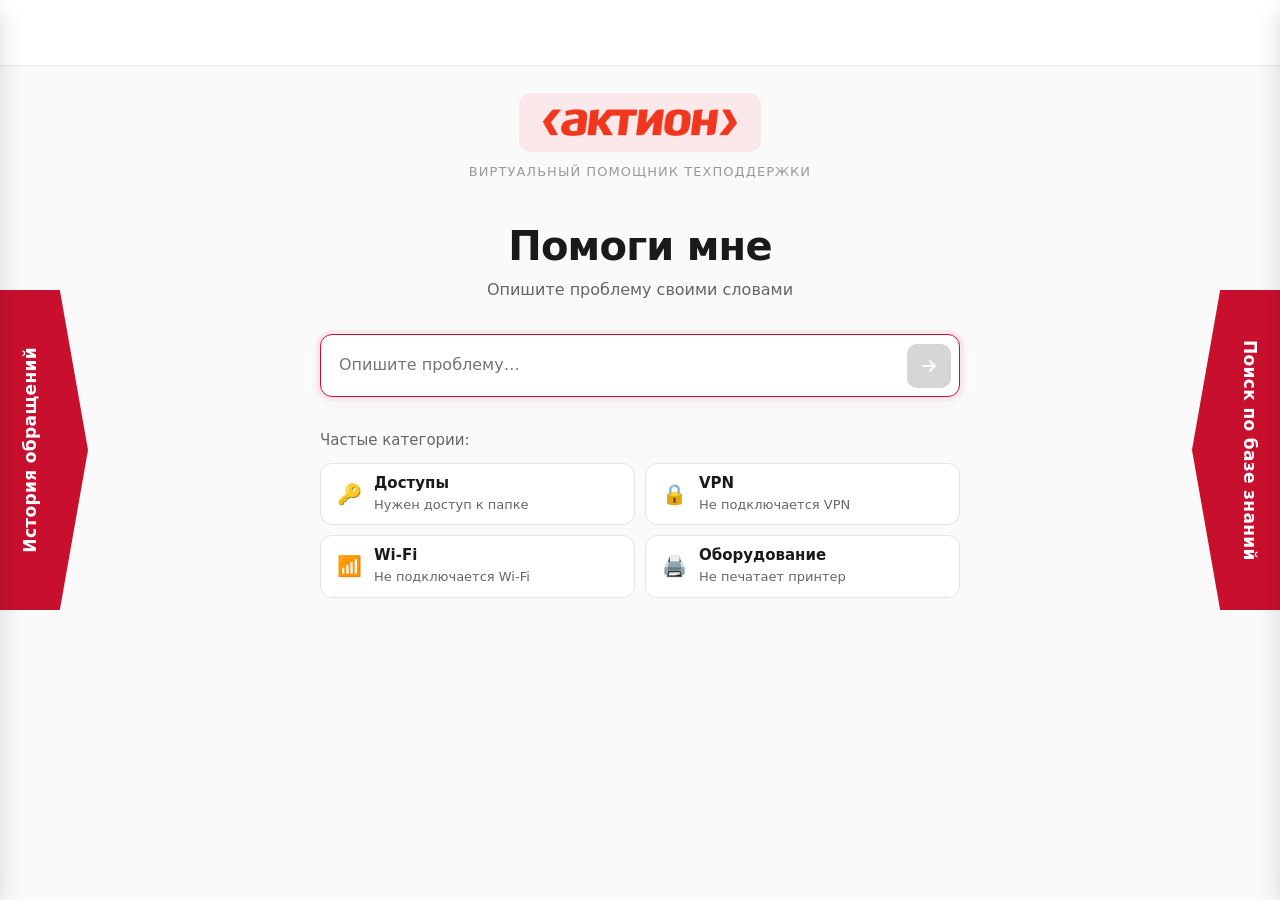
==== commit a570c783: "Экстренные правки во фронт 2" ====
--- a/static/index.html
+++ b/static/index.html
@@ -9,9 +9,9 @@
        "app.js" браузер запросил бы как /app.js и получил бы 404 — чат не
        загрузился бы вовсе. Версия обязательна: без неё браузер отдаёт старый
        файл из кэша, и это выглядит как «всё сломалось». -->
-  <link rel="stylesheet" href="/static/style.css?v=10">
+  <link rel="stylesheet" href="/static/style.css?v=12">
   <!-- Не type="module": модули не грузятся при открытии через file:// -->
-  <script src="/static/app.js?v=10" defer></script>
+  <script src="/static/app.js?v=12" defer></script>
 </head>
 <body>
   <div class="app" data-screen="home">
@@ -87,8 +87,7 @@
                в герое — глазу не за что зацепиться. -->
           <p class="empty-kicker">Виртуальный помощник техподдержки</p>
           <h1 class="empty-title">Помоги мне</h1>
-          <p class="empty-text">Опишите проблему своими словами — подберём решение
-            из базы знаний, а если не поможет, передадим специалисту.</p>
+          <p class="empty-text">Опишите проблему своими словами</p>
 
           <!-- Сюда встаёт поле ввода на главном экране. В диалоге app.js переносит его вниз, в #dock -->
           <div id="hero-slot" class="hero-slot">
@@ -160,9 +159,13 @@
          крестиком сбоку. -->
     <button class="edge-tab edge-tab--left" id="edge-tab-history" type="button">
       <span class="edge-tab-label">История обращений</span>
+      <!-- Короткая подпись для телефона: там вкладки превращаются в нижнюю
+           панель, и длинный текст в неё не помещается. -->
+      <span class="edge-tab-short">Обращения</span>
     </button>
     <button class="edge-tab edge-tab--right" id="edge-tab-search" type="button">
       <span class="edge-tab-label">Поиск по базе знаний</span>
+      <span class="edge-tab-short">База знаний</span>
     </button>
 
     <!-- Клик по подложке закрывает панель. -->
--- a/static/style.css
+++ b/static/style.css
@@ -1408,15 +1408,19 @@
    в него трудно попасть. Плюс панель закрывается кликом по подложке и Esc,
    так что кнопка — запасной путь, а не единственный. */
 .edge-panel-close {
-  position: absolute;
-  /* transform сбрасываем: в исходном правиле кнопка висела сбоку панели
-     и центрировалась через translateY(-50%). Без сброса она уезжала вверх
-     на половину своей высоты. */
+  /* Кнопка — обычный элемент потока, прижатый вправо и «липкий» к верху.
+     Абсолютное позиционирование не годилось: панель прокручивается
+     (overflow-y: auto), и кнопка уезжала вместе со списком обращений.
+     Sticky удерживает её на виду при любой прокрутке. */
+  position: sticky;
+  align-self: flex-end;
   transform: none;
-  top: 0.75rem;
-  right: 0.75rem;
+  top: 0;
+  right: auto;
   bottom: auto;
   left: auto;
+  z-index: 2;
+  margin: 0 0 0.25rem;
   width: 2.25rem;
   height: 2.25rem;
   display: grid;
@@ -1451,3 +1455,85 @@
   .logo-piece { height: 1.5rem; }
   .empty-kicker { margin-bottom: 1.75rem; }
 }
+
+/* ==========================================================================
+   КРЕСТИК ПАНЕЛИ — правый верхний угол
+   Правила .edge-panel--left/.edge-panel--right выше по файлу специфичнее
+   одиночного .edge-panel-close, поэтому их left/right надо перебить явно:
+   иначе кнопка возвращается к левому краю и налезает на заголовок панели.
+   ========================================================================== */
+
+/* Правила .edge-panel--left/--right выше по файлу специфичнее одиночного
+   селектора, поэтому их left/right перебиваем явно — иначе кнопка
+   возвращается к краю панели и налезает на заголовок. */
+.edge-panel--left .edge-panel-close,
+.edge-panel--right .edge-panel-close {
+  left: auto;
+  right: auto;
+  border-radius: 50%;
+}
+
+.edge-tab-short { display: none; }
+
+/* ==========================================================================
+   ТЕЛЕФОН: вкладки вместо боковых «языков» — нижняя панель
+   На узком экране два вертикальных «языка» по краям перекрывают и текст,
+   и поле ввода. Внизу двумя кнопками это привычный и опрятный вид.
+   ========================================================================== */
+
+@media (max-width: 700px) {
+  .edge-tab {
+    top: auto;
+    bottom: 0;
+    transform: none;
+    width: 50%;
+    height: 3.25rem;
+    padding: 0;
+    clip-path: none;
+    border-top: 1px solid rgba(255, 255, 255, 0.22);
+  }
+
+  .edge-tab--left { left: 0; border-right: 1px solid rgba(255, 255, 255, 0.22); }
+  .edge-tab--right { right: 0; }
+
+  .edge-tab--left.is-hidden,
+  .edge-tab--right.is-hidden { transform: translateY(110%); }
+
+  .edge-tab-label { display: none; }
+
+  .edge-tab-short {
+    display: inline;
+    writing-mode: horizontal-tb;
+    font-size: 0.9375rem;
+    font-weight: 600;
+    letter-spacing: 0.01em;
+  }
+
+  /* Место под нижнюю панель, иначе она накрывает поле ввода и плитки. */
+  .dock { padding-bottom: calc(3.25rem + env(safe-area-inset-bottom)); }
+  .empty { padding-bottom: calc(3.5rem + 6vh); }
+  .feed { padding-bottom: 1.5rem; }
+
+  /* Панель не должна залезать под нижние кнопки. */
+  .edge-panel {
+    width: 100%;
+    max-width: none;
+    border-radius: 0;
+    padding-bottom: calc(3.75rem + env(safe-area-inset-bottom));
+  }
+
+  /* Сдвигать фон на телефоне незачем: панель закрывает экран целиком. */
+  .page-shell.is-shifted-right,
+  .page-shell.is-shifted-left { transform: none; }
+
+  /* В диалоге нижние кнопки прячем: они перекрывают переписку и мешают
+     читать. На главном экране остаются — там они и нужны. */
+  .app[data-screen="chat"] .edge-tab { display: none; }
+  .app[data-screen="chat"] .dock { padding-bottom: env(safe-area-inset-bottom); }
+
+  /* Полоса «незавершённое обращение» съедала треть экрана. */
+  .resume { padding: 0.75rem 0.875rem; }
+  .resume-text { font-size: 0.9375rem; margin-bottom: 0.5rem; }
+  .resume-actions { display: flex; gap: 0.5rem; }
+  .resume-actions .btn { flex: 1; min-height: 2.5rem; padding: 0.4rem 0.75rem; }
+}
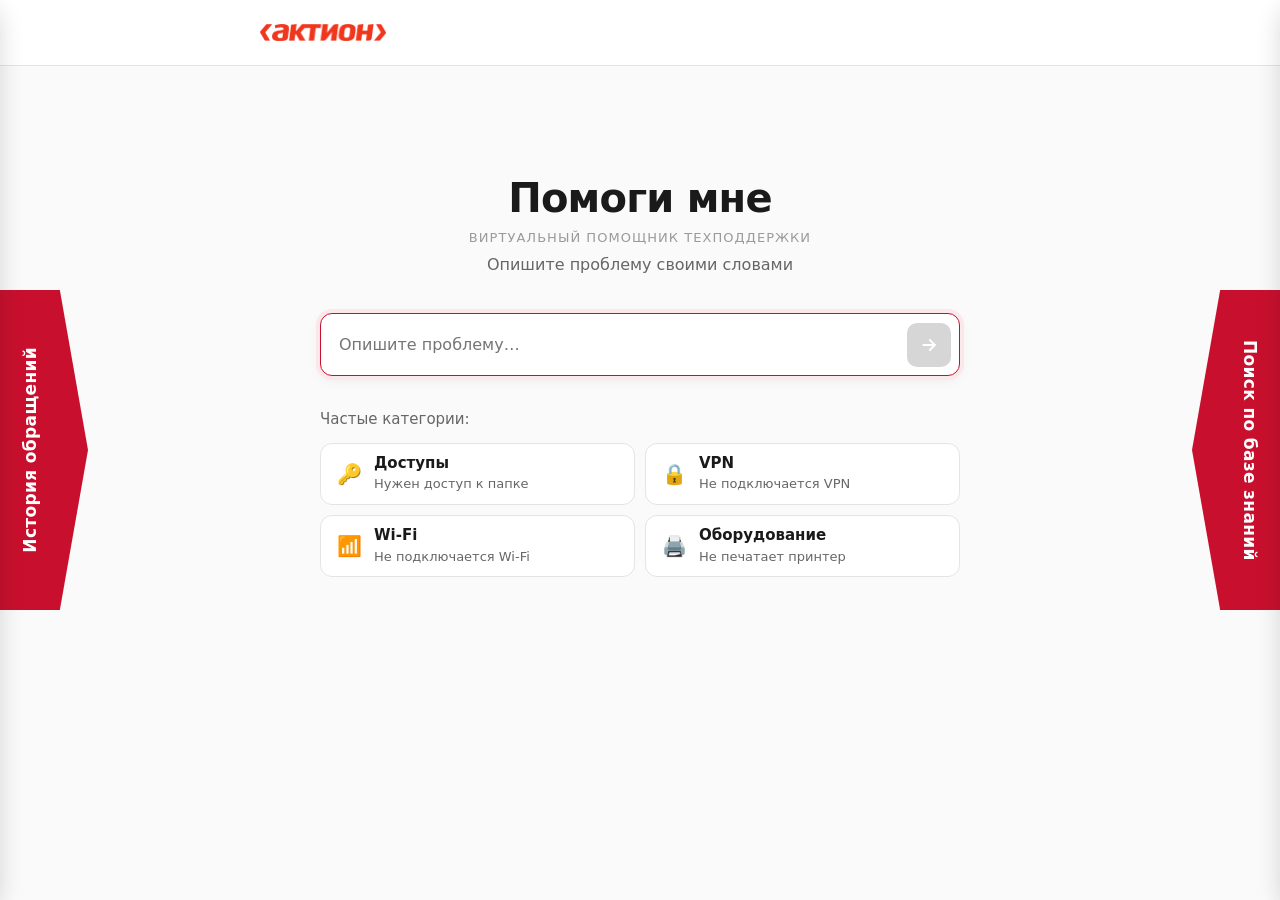
==== commit cbcc5cad: "Изменение дизайна" ====
--- a/static/index.html
+++ b/static/index.html
@@ -9,9 +9,9 @@
        "app.js" браузер запросил бы как /app.js и получил бы 404 — чат не
        загрузился бы вовсе. Версия обязательна: без неё браузер отдаёт старый
        файл из кэша, и это выглядит как «всё сломалось». -->
-  <link rel="stylesheet" href="/static/style.css?v=12">
+  <link rel="stylesheet" href="/static/style.css?v=13">
   <!-- Не type="module": модули не грузятся при открытии через file:// -->
-  <script src="/static/app.js?v=12" defer></script>
+  <script src="/static/app.js?v=13" defer></script>
 </head>
 <body>
   <div class="app" data-screen="home">
@@ -27,6 +27,16 @@
          знаний» — теперь отдельные краевые вкладки внизу файла, не в шапке. -->
     <header class="header">
       <div class="header-inner">
+        <!-- Знак компании-заказчика. Раньше плашка с логотипом стояла в центре
+             главного экрана НАД названием продукта — то есть компания читалась
+             как название сайта, а продукт как подпись к ней. Логотип заказчика
+             принадлежит шапке слева; центр экрана остаётся продукту. Части
+             логотипа те же самые (анимация уголков сохранена). -->
+        <div class="header-logo" role="img" aria-label="Актион">
+          <img class="logo-piece logo-piece--left" src="/static/img/logo-left.png" alt="" aria-hidden="true">
+          <img class="logo-piece logo-piece--mid" src="/static/img/logo-mid.png" alt="" aria-hidden="true">
+          <img class="logo-piece logo-piece--right" src="/static/img/logo-right.png" alt="" aria-hidden="true">
+        </div>
         <button id="back-btn" class="back-btn" type="button" hidden>
           <svg viewBox="0 0 24 24" width="20" height="20" fill="none" stroke="currentColor" stroke-width="2.2" stroke-linecap="round" stroke-linejoin="round" aria-hidden="true">
             <path d="m15 18-6-6 6-6"/>
@@ -68,25 +78,14 @@
       <!-- Главный экран: логотип, приветствие, поле ввода, каталог категорий -->
       <section id="empty" class="empty">
         <div class="empty-inner">
-          <!-- Плашка с логотипом компании — собрана из трёх файлов
-               (static/img/logo-left.png / logo-mid.png / logo-right.png),
-               порезанных из оригинального aktion-logo.png ровно по шву
-               между «уголками» и словом: так уголки можно анимировать
-               отдельно от текста, не накладывая поверх лишних символов.
-               В покое все три стоят вплотную и выглядят одним логотипом. -->
-          <div class="hero-logo" role="img" aria-label="Актион">
-            <img class="logo-piece logo-piece--left" src="/static/img/logo-left.png" alt="" aria-hidden="true">
-            <img class="logo-piece logo-piece--mid" src="/static/img/logo-mid.png" alt="" aria-hidden="true">
-            <img class="logo-piece logo-piece--right" src="/static/img/logo-right.png" alt="" aria-hidden="true">
-          </div>
-          <!-- Вариант «имя продукта в герое»: на главном экране название стоит
-               один раз и крупно, под логотипом. В шапке на главной оно скрыто
-               (см. .app[data-screen="home"] .header-brand), а в диалоге
-               возвращается. Раньше на экране соседствовали четыре текста:
-               заголовок и подзаголовок в шапке плюс приветствие и пояснение
-               в герое — глазу не за что зацепиться. -->
+          <!-- Порядок: сначала имя продукта, под ним — что это такое.
+               Логотип «Актион» переехал в шапку слева (см. .header-logo):
+               логотип компании-заказчика — это знак принадлежности, а не
+               заголовок страницы. В шапке название продукта на главной
+               скрыто (.app[data-screen="home"] .header-brand), чтобы
+               «Помоги мне» не читалось дважды. -->
+          <h1 class="empty-title">Помоги мне</h1>
           <p class="empty-kicker">Виртуальный помощник техподдержки</p>
-          <h1 class="empty-title">Помоги мне</h1>
           <p class="empty-text">Опишите проблему своими словами</p>
 
           <!-- Сюда встаёт поле ввода на главном экране. В диалоге app.js переносит его вниз, в #dock -->
@@ -172,14 +171,21 @@
     <div class="edge-backdrop" id="edge-backdrop" aria-hidden="true"></div>
 
     <aside class="edge-panel edge-panel--left" id="panel-history" aria-label="История обращений" tabindex="-1">
-      <button class="edge-panel-close" id="panel-history-close" type="button" aria-label="Закрыть">×</button>
-      <h3 class="edge-panel-title">История обращений</h3>
+      <!-- Заголовок и крестик — одна строка (.edge-panel-head). Порядок в
+           разметке: сначала заголовок, потом кнопка — так и по вёрстке,
+           и по порядку обхода с клавиатуры. -->
+      <div class="edge-panel-head">
+        <h3 class="edge-panel-title">История обращений</h3>
+        <button class="edge-panel-close" id="panel-history-close" type="button" aria-label="Закрыть">×</button>
+      </div>
       <div id="panel-history-body"></div>
     </aside>
 
     <aside class="edge-panel edge-panel--right" id="panel-search" aria-label="Поиск по базе знаний" tabindex="-1">
-      <button class="edge-panel-close" id="panel-search-close" type="button" aria-label="Закрыть">×</button>
-      <h3 class="edge-panel-title">Поиск по базе знаний</h3>
+      <div class="edge-panel-head">
+        <h3 class="edge-panel-title">Поиск по базе знаний</h3>
+        <button class="edge-panel-close" id="panel-search-close" type="button" aria-label="Закрыть">×</button>
+      </div>
       <label for="kb-search-input" class="visually-hidden">Поиск по базе знаний</label>
       <div class="kb-search-box">
         <span class="kb-search-icon" aria-hidden="true">🔎</span>
--- a/static/style.css
+++ b/static/style.css
@@ -1404,32 +1404,60 @@
   text-decoration: none;
 }
 
-/* Крестик переезжает в правый верхний угол самой панели: у края экрана
-   в него трудно попасть. Плюс панель закрывается кликом по подложке и Esc,
-   так что кнопка — запасной путь, а не единственный. */
+/* Шапка панели: заголовок слева, круглый крестик справа — одна строка.
+   Раньше крестик был отдельным элементом колоночного флекса НАД заголовком,
+   и получался серый овал: в колонке главная ось — вертикальная, поэтому
+   height: 2.25rem сжимался (flex-shrink по умолчанию 1), а ширина
+   оставалась прежней. Отсюда и «овал вместо кружка», и крестик, стоящий
+   выше надписи. Теперь это флекс-строка, а кнопке явно запрещено сжиматься. */
+.edge-panel-head {
+  /* Прилипает к верху при прокрутке списка обращений: панель скроллится
+     (overflow-y: auto), и без sticky заголовок с крестиком уезжают. */
+  position: sticky;
+  top: 0;
+  z-index: 3;
+  flex: none;
+  display: flex;
+  align-items: center;
+  justify-content: space-between;
+  gap: 0.75rem;
+  /* Верхний отступ панели перенесён СЮДА (см. .edge-panel { padding-top: 0 }
+     ниже). Так и должно быть: «липкий» элемент нельзя поднять выше
+     содержимого его контейнера, поэтому при padding-top у самой панели
+     над шапкой оставалась полоска в 1.25rem, сквозь которую при прокрутке
+     просвечивал список. Боковые поля отрицательные — чтобы фон шапки
+     доставал до краёв панели. */
+  margin: 0 -1.125rem 1rem;
+  padding: 1.25rem 1.125rem 0.75rem;
+  background: var(--card);
+}
+
+/* Отступ сверху теперь у .edge-panel-head, иначе «липкая» шапка не может
+   встать вплотную к верхнему краю панели. */
+.edge-panel { padding-top: 0; }
+
+.edge-panel-head .edge-panel-title { margin: 0; }
+
 .edge-panel-close {
-  /* Кнопка — обычный элемент потока, прижатый вправо и «липкий» к верху.
-     Абсолютное позиционирование не годилось: панель прокручивается
-     (overflow-y: auto), и кнопка уезжала вместе со списком обращений.
-     Sticky удерживает её на виду при любой прокрутке. */
-  position: sticky;
-  align-self: flex-end;
+  position: static;
   transform: none;
-  top: 0;
-  right: auto;
-  bottom: auto;
-  left: auto;
-  z-index: 2;
-  margin: 0 0 0.25rem;
-  width: 2.25rem;
-  height: 2.25rem;
-  display: grid;
-  place-items: center;
+  /* flex: none — кнопка не сжимается и не растягивается; вместе с
+     aspect-ratio это гарантирует круг, а не овал, при любой длине
+     заголовка и любом масштабе шрифта. */
+  flex: none;
+  width: 2rem;
+  height: 2rem;
+  aspect-ratio: 1 / 1;
+  margin: 0;
+  padding: 0;
+  display: inline-flex;
+  align-items: center;
+  justify-content: center;
   border: 0;
   border-radius: 50%;
   background: #F1F1F1;
   color: #5F5F5F;
-  font-size: 1.25rem;
+  font-size: 1.125rem;
   line-height: 1;
   cursor: pointer;
   transition: background 0.15s ease;
@@ -1447,13 +1475,6 @@
    категорий уезжают за нижний край. */
 @media (max-height: 720px) {
   .empty { padding-top: 1.5rem; }
-  .empty-kicker { margin-bottom: 1.6rem; }
-}
-
-@media (max-width: 560px) {
-  .hero-logo { padding: 0.85rem 1.25rem; }
-  .logo-piece { height: 1.5rem; }
-  .empty-kicker { margin-bottom: 1.75rem; }
 }
 
 /* ==========================================================================
@@ -1464,12 +1485,14 @@
    ========================================================================== */
 
 /* Правила .edge-panel--left/--right выше по файлу специфичнее одиночного
-   селектора, поэтому их left/right перебиваем явно — иначе кнопка
-   возвращается к краю панели и налезает на заголовок. */
+   селектора, поэтому их position/left/right перебиваем явно — иначе кнопка
+   снова становится absolute и уезжает к краю панели. */
 .edge-panel--left .edge-panel-close,
 .edge-panel--right .edge-panel-close {
+  position: static;
   left: auto;
   right: auto;
+  top: auto;
   border-radius: 50%;
 }
 
@@ -1537,3 +1560,48 @@
   .resume-actions { display: flex; gap: 0.5rem; }
   .resume-actions .btn { flex: 1; min-height: 2.5rem; padding: 0.4rem 0.75rem; }
 }
+
+/* ==========================================================================
+   ГЛАВНЫЙ ЭКРАН: имя продукта — первым, логотип заказчика — в шапке
+
+   Было: плашка «Актион» в центре над словами «Помоги мне». Читалось так,
+   будто сайт называется «Актион», а «Помоги мне» — подпись к нему. Плюс
+   центр экрана был перегружен: плашка + три текста подряд.
+
+   Стало: логотип «Актион» — слева в шапке (знак принадлежности, как у
+   любого корпоративного продукта), центр отдан продукту: «Помоги мне»
+   крупно, под ним одной строкой — что это и чьё.
+   ========================================================================== */
+
+.header-logo {
+  flex: none;
+  display: flex;
+  align-items: center;
+}
+
+.header-logo .logo-piece { height: 1.1rem; }
+
+/* Шапка на главной: логотип слева, справа ничего — название продукта
+   там скрыто (см. .app[data-screen="home"] .header-brand), чтобы
+   «Помоги мне» не читалось на экране дважды. В диалоге название
+   возвращается, и логотип соседствует с ним — это нормально. */
+
+.empty-title { margin: 0 0 0.4rem; }
+
+.empty-kicker {
+  /* Подпись стоит вплотную под названием: это одна группа «имя + что это». */
+  margin: 0 0 0.35rem;
+}
+
+.empty-text { margin: 0 auto 2.25rem; }
+
+/* Логотип ушёл из героя, и сверху освободилось место. Блок опускаем ниже,
+   чтобы он читался как центр экрана. Именно padding, а не align-items:
+   center — при центрировании внутри прокручиваемой области верх блока
+   обрезается на низких экранах, это уже проходили. */
+.empty { padding-top: 12vh; }
+
+@media (max-width: 560px) {
+  .header-logo .logo-piece { height: 1rem; }
+  .empty { padding-top: 6vh; }
+}
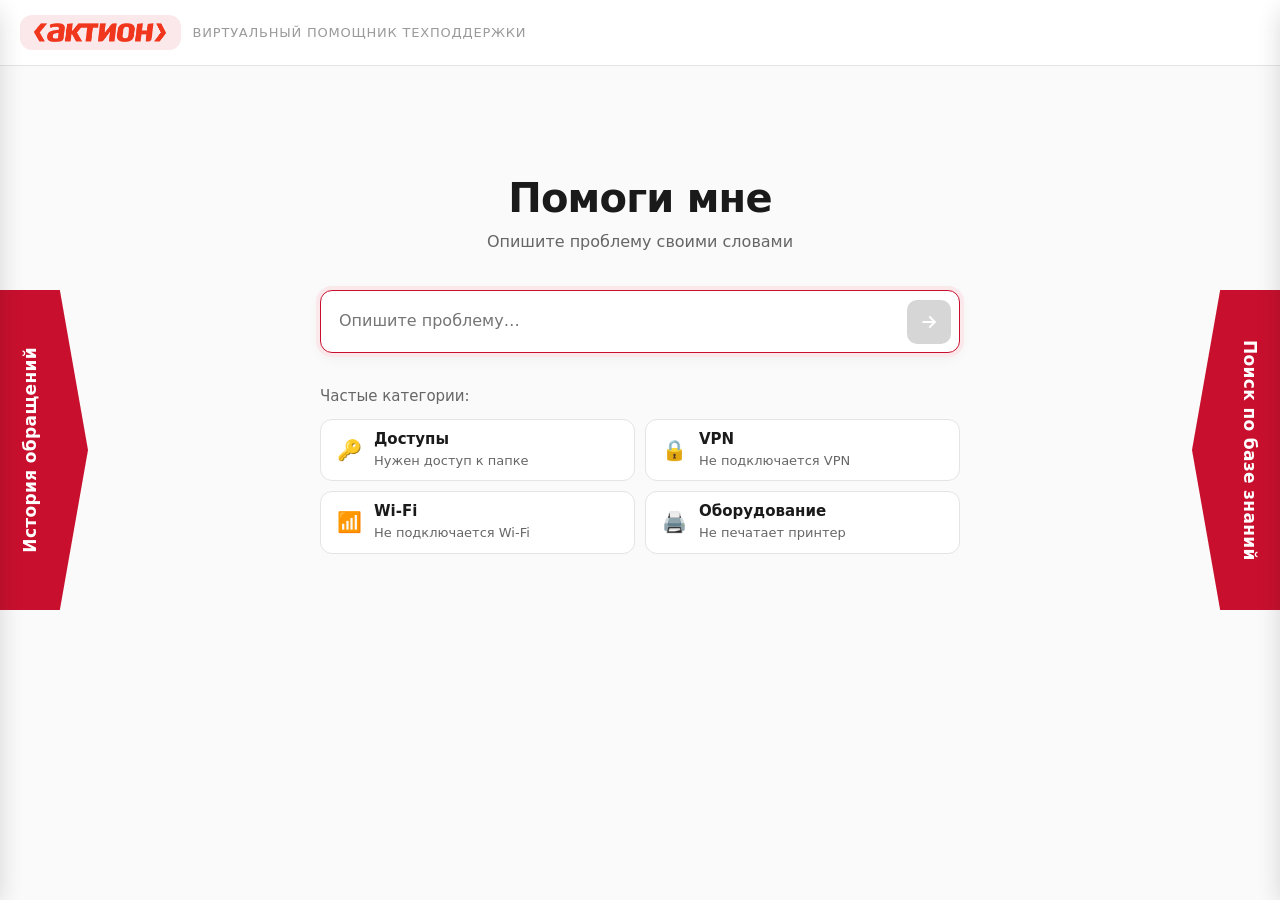
==== commit 42e32128: "Изменение дизайна главной страницы 2" ====
--- a/static/index.html
+++ b/static/index.html
@@ -9,9 +9,9 @@
        "app.js" браузер запросил бы как /app.js и получил бы 404 — чат не
        загрузился бы вовсе. Версия обязательна: без неё браузер отдаёт старый
        файл из кэша, и это выглядит как «всё сломалось». -->
-  <link rel="stylesheet" href="/static/style.css?v=13">
+  <link rel="stylesheet" href="/static/style.css?v=14">
   <!-- Не type="module": модули не грузятся при открытии через file:// -->
-  <script src="/static/app.js?v=13" defer></script>
+  <script src="/static/app.js?v=14" defer></script>
 </head>
 <body>
   <div class="app" data-screen="home">
@@ -37,6 +37,10 @@
           <img class="logo-piece logo-piece--mid" src="/static/img/logo-mid.png" alt="" aria-hidden="true">
           <img class="logo-piece logo-piece--right" src="/static/img/logo-right.png" alt="" aria-hidden="true">
         </div>
+        <!-- Описание сервиса стоит рядом с логотипом, а не в герое: в герое
+             оно соседствовало с «Опишите проблему своими словами», и две
+             подписи подряд под названием выглядели как недоделка. -->
+        <p class="header-tagline">Виртуальный помощник техподдержки</p>
         <button id="back-btn" class="back-btn" type="button" hidden>
           <svg viewBox="0 0 24 24" width="20" height="20" fill="none" stroke="currentColor" stroke-width="2.2" stroke-linecap="round" stroke-linejoin="round" aria-hidden="true">
             <path d="m15 18-6-6 6-6"/>
@@ -85,7 +89,6 @@
                скрыто (.app[data-screen="home"] .header-brand), чтобы
                «Помоги мне» не читалось дважды. -->
           <h1 class="empty-title">Помоги мне</h1>
-          <p class="empty-kicker">Виртуальный помощник техподдержки</p>
           <p class="empty-text">Опишите проблему своими словами</p>
 
           <!-- Сюда встаёт поле ввода на главном экране. В диалоге app.js переносит его вниз, в #dock -->
--- a/static/style.css
+++ b/static/style.css
@@ -1562,37 +1562,60 @@
 }
 
 /* ==========================================================================
-   ГЛАВНЫЙ ЭКРАН: имя продукта — первым, логотип заказчика — в шапке
-
-   Было: плашка «Актион» в центре над словами «Помоги мне». Читалось так,
-   будто сайт называется «Актион», а «Помоги мне» — подпись к нему. Плюс
-   центр экрана был перегружен: плашка + три текста подряд.
-
-   Стало: логотип «Актион» — слева в шапке (знак принадлежности, как у
-   любого корпоративного продукта), центр отдан продукту: «Помоги мне»
-   крупно, под ним одной строкой — что это и чьё.
+   ШАПКА: плашка «Актион» в самом левом углу + подпись рядом
+   ГЛАВНЫЙ ЭКРАН: только имя продукта и одна строка приглашения
+
+   Было (ПРАВКИ-24): плашка «Актион» в центре над словами «Помоги мне» —
+   читалось так, будто сайт называется «Актион». Потом (ПРАВКИ-25) логотип
+   уехал в шапку, но потерял плашку, а в герое остались подряд две подписи:
+   «Виртуальный помощник техподдержки» и «Опишите проблему своими словами».
+
+   Стало: плашка вернулась (с анимацией уголков), стоит в левом углу шапки,
+   и «Виртуальный помощник техподдержки» стоит рядом с ней — это описание
+   сервиса, его место в шапке. В герое остаётся название продукта и одно
+   приглашение к действию.
    ========================================================================== */
 
+/* Шапка теперь во всю ширину: иначе логотип выравнивался бы по колонке
+   содержимого (760 px по центру) и стоял бы не в углу, а с отступом
+   в пол-экрана. Лента сообщений ниже по-прежнему в колонке — это
+   обычная схема «шапка во всю ширину, содержимое колонкой». */
+.header-inner { max-width: none; }
+
+/* Плашка логотипа — та же, что была на главном экране: фон accent-soft,
+   скруглённые углы, три куска логотипа вплотную. Уголки анимируются
+   правилами .logo-piece--left/--right выше по файлу — отдельного кода
+   для анимации в шапке не нужно, класс тот же. */
 .header-logo {
   flex: none;
   display: flex;
   align-items: center;
-}
-
-.header-logo .logo-piece { height: 1.1rem; }
-
-/* Шапка на главной: логотип слева, справа ничего — название продукта
-   там скрыто (см. .app[data-screen="home"] .header-brand), чтобы
-   «Помоги мне» не читалось на экране дважды. В диалоге название
-   возвращается, и логотип соседствует с ним — это нормально. */
-
-.empty-title { margin: 0 0 0.4rem; }
-
-.empty-kicker {
-  /* Подпись стоит вплотную под названием: это одна группа «имя + что это». */
-  margin: 0 0 0.35rem;
-}
-
+  padding: 0.5rem 0.9rem;
+  border-radius: var(--radius);
+  background: var(--accent-soft);
+}
+
+.header-logo .logo-piece { height: 1.15rem; }
+
+/* «Виртуальный помощник техподдержки» рядом с плашкой. На главной это
+   единственное описание сервиса. В диалоге прячем: там то же самое уже
+   написано в .header-subtitle под названием обращения, и две одинаковые
+   строки в одной шапке — мусор. */
+.header-tagline {
+  flex: none;
+  margin: 0;
+  font-size: 0.8125rem;
+  letter-spacing: 0.06em;
+  text-transform: uppercase;
+  color: #9A9A9A;
+  white-space: nowrap;
+}
+
+.app[data-screen="chat"] .header-tagline { display: none; }
+
+/* ---------- Главный экран ---------- */
+
+.empty-title { margin: 0 0 0.5rem; }
 .empty-text { margin: 0 auto 2.25rem; }
 
 /* Логотип ушёл из героя, и сверху освободилось место. Блок опускаем ниже,
@@ -1601,7 +1624,44 @@
    обрезается на низких экранах, это уже проходили. */
 .empty { padding-top: 12vh; }
 
+/* Появление названия: один раз при загрузке страницы, 0.5 с, без
+   повторов и без бесконечного движения — на проекторе мельтешение
+   раздражает, а спокойное появление читается как «сделано аккуратно».
+   .empty-text выезжает следом с задержкой 0.09 с. */
+@keyframes hero-in {
+  from { opacity: 0; transform: translateY(14px); }
+  to   { opacity: 1; transform: none; }
+}
+
+.empty-title { animation: hero-in 0.55s cubic-bezier(0.22, 0.61, 0.36, 1) both; }
+.empty-text  { animation: hero-in 0.55s cubic-bezier(0.22, 0.61, 0.36, 1) 0.09s both; }
+
+/* Уважаем системную настройку «меньше движения»: там анимации нет вовсе,
+   включая бесконечную анимацию уголков логотипа. Жюри может смотреть
+   с машины, где это включено. */
+@media (prefers-reduced-motion: reduce) {
+  .empty-title,
+  .empty-text { animation: none; }
+  .logo-piece--left,
+  .logo-piece--right { animation: none; }
+}
+
+/* Узкий экран: подпись рядом с логотипом не помещается — прячем её,
+   плашка остаётся. На главной название продукта всё равно стоит крупно
+   строкой ниже, так что смысл не теряется. */
+@media (max-width: 760px) {
+  .header-tagline { display: none; }
+}
+
 @media (max-width: 560px) {
+  .header-logo { padding: 0.4rem 0.7rem; }
   .header-logo .logo-piece { height: 1rem; }
   .empty { padding-top: 6vh; }
-}
+
+  /* В диалоге на телефоне плашку убираем: в шапке одновременно нужны
+     «На главную», название обращения и «Специалист», и с плашкой
+     «Помоги мне» переносилось на две строки, а кнопка специалиста
+     уезжала за край. На главном экране плашка остаётся — там место есть
+     и там бренд как раз нужен. */
+  .app[data-screen="chat"] .header-logo { display: none; }
+}
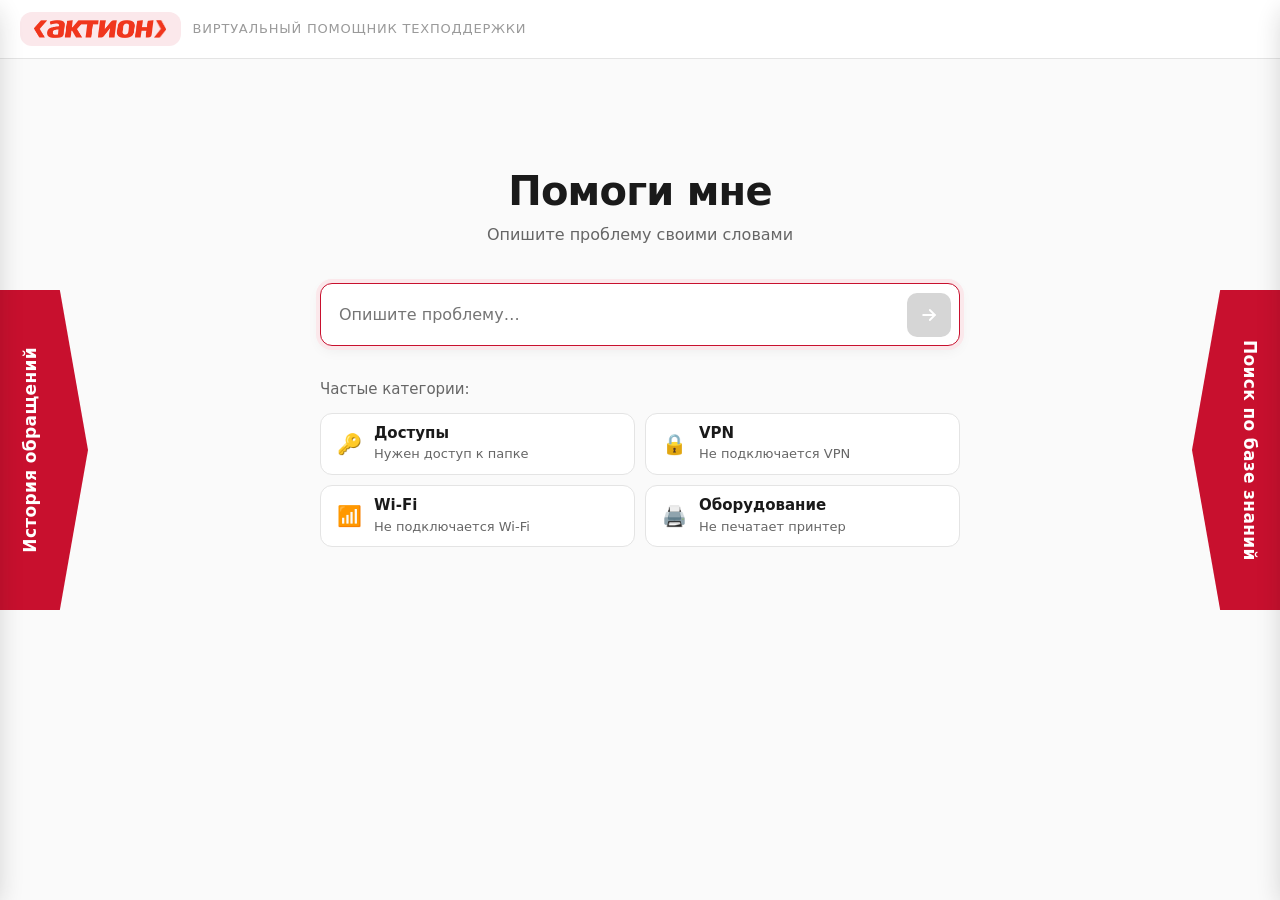
==== commit c54f1731: "Изменение дизайна главной страницы 3" ====
--- a/static/index.html
+++ b/static/index.html
@@ -9,7 +9,7 @@
        "app.js" браузер запросил бы как /app.js и получил бы 404 — чат не
        загрузился бы вовсе. Версия обязательна: без неё браузер отдаёт старый
        файл из кэша, и это выглядит как «всё сломалось». -->
-  <link rel="stylesheet" href="/static/style.css?v=14">
+  <link rel="stylesheet" href="/static/style.css?v=16">
   <!-- Не type="module": модули не грузятся при открытии через file:// -->
   <script src="/static/app.js?v=14" defer></script>
 </head>
@@ -27,34 +27,53 @@
          знаний» — теперь отдельные краевые вкладки внизу файла, не в шапке. -->
     <header class="header">
       <div class="header-inner">
-        <!-- Знак компании-заказчика. Раньше плашка с логотипом стояла в центре
-             главного экрана НАД названием продукта — то есть компания читалась
-             как название сайта, а продукт как подпись к ней. Логотип заказчика
-             принадлежит шапке слева; центр экрана остаётся продукту. Части
-             логотипа те же самые (анимация уголков сохранена). -->
-        <div class="header-logo" role="img" aria-label="Актион">
-          <img class="logo-piece logo-piece--left" src="/static/img/logo-left.png" alt="" aria-hidden="true">
-          <img class="logo-piece logo-piece--mid" src="/static/img/logo-mid.png" alt="" aria-hidden="true">
-          <img class="logo-piece logo-piece--right" src="/static/img/logo-right.png" alt="" aria-hidden="true">
-        </div>
-        <!-- Описание сервиса стоит рядом с логотипом, а не в герое: в герое
-             оно соседствовало с «Опишите проблему своими словами», и две
-             подписи подряд под названием выглядели как недоделка. -->
-        <p class="header-tagline">Виртуальный помощник техподдержки</p>
-        <button id="back-btn" class="back-btn" type="button" hidden>
-          <svg viewBox="0 0 24 24" width="20" height="20" fill="none" stroke="currentColor" stroke-width="2.2" stroke-linecap="round" stroke-linejoin="round" aria-hidden="true">
-            <path d="m15 18-6-6 6-6"/>
-          </svg>
-          <span>На главную</span>
-        </button>
+        <!-- Левая группа: знак компании-заказчика, подпись сервиса (только
+             на главной — см. .app[data-screen="chat"] .header-tagline) и
+             кнопка «на главную» (только в диалоге). Собраны в одну группу
+             flex:1, чтобы .header-brand по центру оставался по-настоящему
+             центрированным независимо от того, сколько занимает эта группа
+             и группа .header-actions справа — классическая раскладка шапки
+             «край / центр / край» на двух одинаковых по правилам flex:1. -->
+        <div class="header-left">
+          <!-- Знак компании-заказчика. Раньше плашка с логотипом стояла в центре
+               главного экрана НАД названием продукта — то есть компания читалась
+               как название сайта, а продукт как подпись к ней. Логотип заказчика
+               принадлежит шапке слева; центр экрана остаётся продукту. Части
+               логотипа те же самые (анимация уголков сохранена). -->
+          <div class="header-logo" role="img" aria-label="Актион">
+            <img class="logo-piece logo-piece--left" src="/static/img/logo-left.png" alt="" aria-hidden="true">
+            <img class="logo-piece logo-piece--mid" src="/static/img/logo-mid.png" alt="" aria-hidden="true">
+            <img class="logo-piece logo-piece--right" src="/static/img/logo-right.png" alt="" aria-hidden="true">
+          </div>
+          <!-- Описание сервиса стоит рядом с логотипом, а не в герое: в герое
+               оно соседствовало с «Опишите проблему своими словами», и две
+               подписи подряд под названием выглядели как недоделка. -->
+          <p class="header-tagline">Виртуальный помощник техподдержки</p>
+          <button id="back-btn" class="back-btn" type="button" hidden>
+            <svg viewBox="0 0 24 24" width="20" height="20" fill="none" stroke="currentColor" stroke-width="2.2" stroke-linecap="round" stroke-linejoin="round" aria-hidden="true">
+              <path d="m15 18-6-6 6-6"/>
+            </svg>
+            <!-- Класс header-btn-label общий с кнопкой «Специалист»: на телефоне
+                 текст прячется у обеих одинаково, остаётся только круглая
+                 иконка того же размера — см. правило для .back-btn ниже. -->
+            <span class="header-btn-label">На главную</span>
+          </button>
+        </div>
+
+        <!-- Центр: название продукта и, в диалоге, номер обращения рядом
+             с ним — раньше номер стоял отдельным элементом у правого края
+             и никак не читался как одно целое с названием. -->
         <div class="header-brand">
           <h1 class="header-title">Помоги мне</h1>
+          <!-- В диалоге подпись убрана намеренно (по просьбе): в шапке
+               одновременно «На главную», центр и «Специалист» — с ней
+               становится тесно, да и продублирует .header-tagline рядом
+               с логотипом, если тот вернуть в диалог. -->
           <p class="header-subtitle">Виртуальный помощник техподдержки</p>
-        </div>
-        <!-- Номер обращения появляется здесь в момент создания обращения.
-             В чате его больше нет: там он дублировался и тянул за собой
-             второй блок оценки. -->
-        <span id="header-ticket" class="header-ticket" hidden></span>
+          <!-- Номер обращения появляется здесь в момент создания обращения. -->
+          <span id="header-ticket" class="header-ticket" hidden></span>
+        </div>
+
         <div class="header-actions">
           <!-- F4: видна всегда, пока обращение не закрыто -->
           <button id="specialist-btn" class="header-btn" type="button" hidden>
--- a/static/style.css
+++ b/static/style.css
@@ -107,7 +107,16 @@
   gap: 0.75rem;
 }
 
-.header-brand { min-width: 0; flex: 1; }
+.header-brand {
+  flex: none;
+  min-width: 0;
+  display: flex;
+  align-items: baseline;
+  justify-content: center;
+  flex-wrap: wrap;
+  column-gap: 0.5rem;
+  row-gap: 0.125rem;
+}
 
 .header-title {
   margin: 0;
@@ -123,6 +132,18 @@
   white-space: nowrap;
   overflow: hidden;
   text-overflow: ellipsis;
+}
+
+/* Слева: логотип, подпись сервиса, «на главную» — одна группа flex:1.
+   Справа .header-actions — вторая такая же группа. Раз обе тянутся на
+   равную долю свободного места, .header-brand между ними держится
+   в настоящем центре шапки независимо от того, что показано по бокам. */
+.header-left {
+  display: flex;
+  align-items: center;
+  gap: 0.75rem;
+  flex: 1;
+  min-width: 0;
 }
 
 /* «На главную» / «Назад», «Специалист», «Мои обращения» — одинаковый вид пилюли */
@@ -153,8 +174,9 @@
   display: flex;
   align-items: center;
   gap: 0.5rem;
-  margin-left: auto;
-  flex: none;
+  flex: 1;
+  justify-content: flex-end;
+  min-width: 0;
 }
 
 /* ---------- Полоса «незавершённое обращение» ---------- */
@@ -1208,7 +1230,7 @@
   .header { padding: 0.625rem 0.875rem; gap: 0.5rem; }
   .header-inner { gap: 0.5rem; }
   .header-subtitle { display: none; }
-  .back-btn { font-size: 0.875rem; }
+  .back-btn,
   .header-btn {
     padding: 0.375rem;
     min-width: 2.25rem;
@@ -1378,7 +1400,6 @@
 
 /* Номер обращения в шапке: появляется, когда обращение создано. */
 .header-ticket {
-  margin-left: 0.9rem;
   padding: 0.25rem 0.6rem;
   border-radius: 999px;
   background: #F4F4F4;
@@ -1613,6 +1634,13 @@
 
 .app[data-screen="chat"] .header-tagline { display: none; }
 
+/* По просьбе владельца продукта: в диалоге под названием больше не должно
+   быть подписи «Виртуальный помощник техподдержки» — в центре шапки только
+   название и номер обращения. До этой правки подпись в диалоге показывали
+   намеренно (см. историю в .header-tagline выше и .header-brand в базовой
+   разметке) — если понадобится вернуть, начните с удаления этого правила. */
+.app[data-screen="chat"] .header-subtitle { display: none; }
+
 /* ---------- Главный экран ---------- */
 
 .empty-title { margin: 0 0 0.5rem; }
